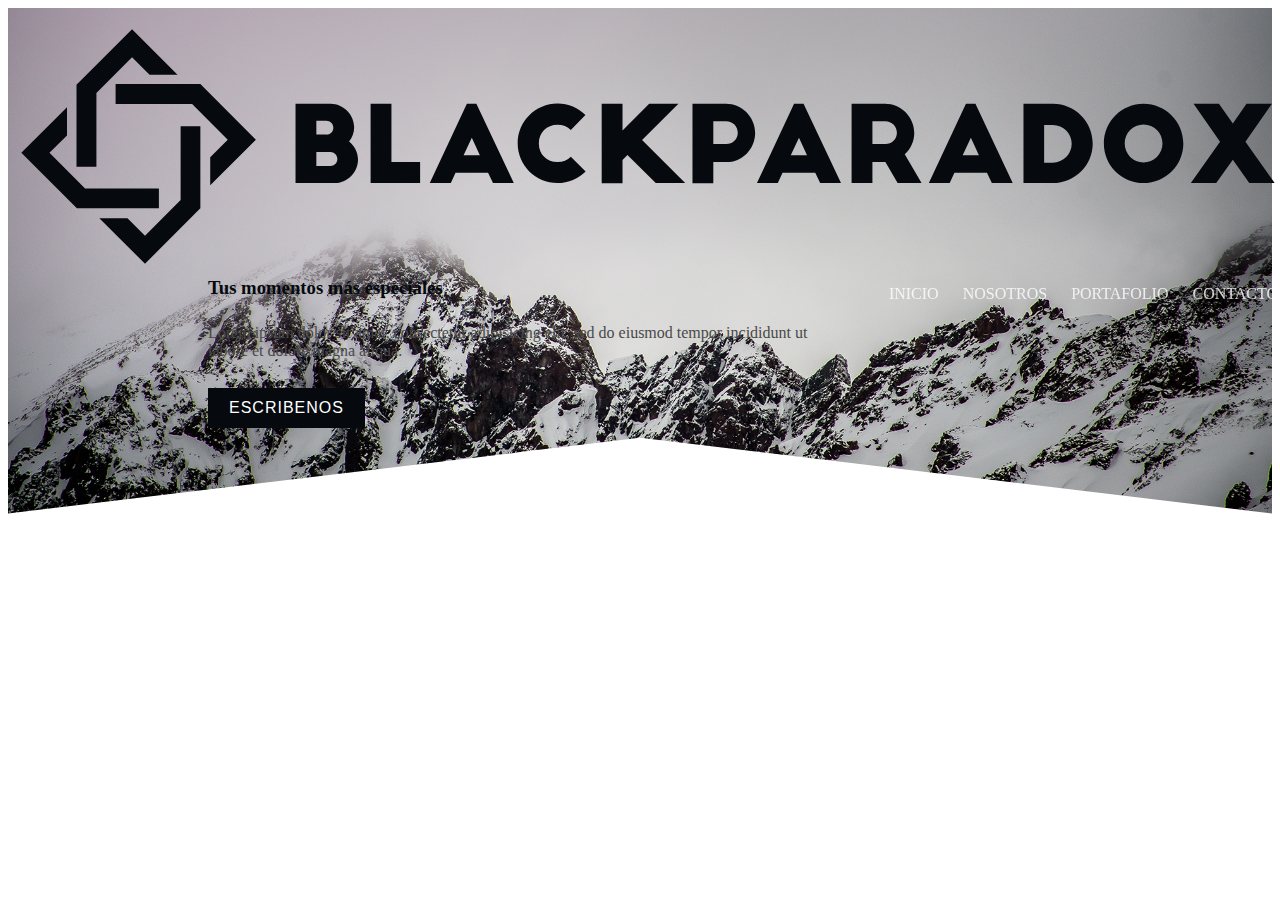
==== index.html @ 090a3e1a "Pagina Web" ====
<!DOCTYPE html>
<html lang="es">
<head>
	<meta charset="utf-8">
	<title>PanchoMarcial</title>

	<!-- Responsividad -->
	<meta name="viewport" content="width=device-width, initial-scale=1,maximum-scale=1,user-scalable=0">

	<!-- SEO natural -->
	<meta name="author" content="PanchoMarcial">
	<meta name="copyright" content="&copy; panchomarcial 2022. Todos los derechos reservados.">
	<meta name="email" content="conatacto@panchomarcial.cl">
	<meta name="robots" content="index,follow">
	<meta name="description" content="Corredor de Trail y MTB">
	<meta name="keywords" content="trail, running, bicicleta, MTB, ultra trail, Chile, La Serena">
	
	<!-- Social Cards -->
	<meta property="og:url" content="https://www.panchomarcial.cl">
	<meta property="og:type" content="website">
	<meta property="og:title" content="PanchoMarcial - Trail y MTB">
	<meta property="og:description" content="Corredor de Trail y MTB">
	<meta property="og:image" content="">

	<!-- Bootstrap CSS CDN -->
	<link href="https://cdn.jsdelivr.net/npm/bootstrap@5.1.3/dist/css/bootstrap.min.css" rel="stylesheet" integrity="sha384-1BmE4kWBq78iYhFldvKuhfTAU6auU8tT94WrHftjDbrCEXSU1oBoqyl2QvZ6jIW3" crossorigin="anonymous">

	<!-- Estilos-->
	<link rel="stylesheet" type="text/css" href="css/main.css">

	<!-- Favicon -->
	<link rel="shortcut icon" href="favicon/" type="image/x-icon">
	<link rel="icon" href="favicon/" type="image/x-icon">

	<!-- Slider Slippry -->
	<link rel="stylesheet" type="text/css" href="css/slippry.css">
	
</head>
<body>
	<!-- Navegacion -->
	<nav id="nav">
		<div class="container-fluid">
			<div class="row">
				<!-- Nuestro logotipo -->
				<div class="col-xl-2">
					<a href="https://www.panchomarcial.cl">
						<img src="images/logo.svg" alt="Logo PM">
					</a>
				</div>
				<!-- Link de navegacion -->
				<div class="col-xl-10">
					<ul>
						<li><a href="index.html">Inicio</a></li>
						<li><a href="index.html#nosotros">Nosotros</a></li>
						<li><a href="portafolio.html">Portafolio</a></li>
						<li><a href="contacto.html">Contacto</a></li>
					</ul>
				</div>
			</div>
		</div>
	</nav>
	<!-- ends navegacion -->

	<!-- Slider -->
	<section id="slider">
		<ul id="slippry">
			<li>
				<h3 class="left top_250">Tus momentos más especiales</h3>
				<p class="left top_300">Lorem ipsum dolor sit amet, consectetur adipisicing elit, sed do eiusmod
				tempor incididunt ut labore et dolore magna aliqua. </p>
				<button class="left top_375 black">Escribenos</button>
				<img src="images/slide_01.jpg">
			</li>
			<li>
				<img src="images/slide_02.jpg">
			</li>
			<li>
				<img src="images/slide_03.jpg">
			</li>
		</ul>
	</section>
	<!-- ends slider -->

	<!-- Nosotros -->
	<!-- ends nosotros -->

	<!-- Servicios -->
	<!-- ends servicios -->

	<!-- Footer -->
	<!-- ends footer -->
	
	<!-- Bootstrap JS CDN -->
	<script src="https://code.jquery.com/jquery-3.6.0.min.js" integrity="sha256-/xUj+3OJU5yExlq6GSYGSHk7tPXikynS7ogEvDej/m4=" crossorigin="anonymous"></script>
	<script src="https://cdn.jsdelivr.net/npm/bootstrap@5.1.3/dist/js/bootstrap.bundle.min.js" integrity="sha384-ka7Sk0Gln4gmtz2MlQnikT1wXgYsOg+OMhuP+IlRH9sENBO0LRn5q+8nbTov4+1p" crossorigin="anonymous"></script>
	<script src="https://cdn.jsdelivr.net/npm/@popperjs/core@2.10.2/dist/umd/popper.min.js" integrity="sha384-7+zCNj/IqJ95wo16oMtfsKbZ9ccEh31eOz1HGyDuCQ6wgnyJNSYdrPa03rtR1zdB" crossorigin="anonymous"></script>
	<script src="https://cdn.jsdelivr.net/npm/bootstrap@5.1.3/dist/js/bootstrap.min.js" integrity="sha384-QJHtvGhmr9XOIpI6YVutG+2QOK9T+ZnN4kzFN1RtK3zEFEIsxhlmWl5/YESvpZ13" crossorigin="anonymous"></script>
	<script src="js/slippry.min.js"></script>

	<!-- Activacion y Scripts -->
	<script>
		$(document).ready(function(){
			/** Activando Slippry **/
			$('#slippry').slippry({
				captions: false,
				pager: false
			});
		});
	</script>
</body>
</html>
---- css/main.css ----
a {
  margin: 0px;
  padding: 0px;
}
a:hover {
  color: #ff6600;
}

h1, h2, h3, h4, h5, h6 {
  color: #060a0f;
}

p {
  color: #494949;
}

.tSlow, nav ul li a:after, nav ul li a:before, nav ul li a, nav ul .link-active a:after, nav ul, nav .logo img, nav, button, input,
select,
option,
textarea, a {
  -webkit-transition: all 0.5s ease-in-out;
  transition: all 0.5s ease-in-out;
}

.pad_100 {
  padding: 100px 0px;
}

.center {
  margin: 0px auto;
}
input,
select,
option,
textarea {
  width: 100%;
  padding: 10px 15px;
  border: 1px solid #060a0f;
  margin: 5px 0px;
  opacity: 0.5;
}
input:hover, input:focus,
select:hover,
select:focus,
option:hover,
option:focus,
textarea:hover,
textarea:focus {
  opacity: 1;
  color: #060a0f;
}

textarea {
  max-width: 100%;
  min-width: 100%;
  min-height: 150px;
  max-height: 250px;
}

button {
  background-color: transparent;
  text-transform: uppercase;
  border: 1px solid #060a0f;
  padding: 10px 20px;
  margin: 5px 0px;
  color: #060a0f;
  font-size: 16px;
  letter-spacing: 1px;
  cursor: pointer;
  opacity: 0.7;
}
button:hover {
  opacity: 1;
  background-color: #060a0f;
  color: white;
}

.black {
  background-color: #060a0f;
  opacity: 1;
  color: white;
}
.black:hover {
  background-color: #ff6600;
  border: 1px solid #ff6600;
}

nav {
  width: 100%;
  background-color: transparent;
  padding: 10px 0px;
  position: fixed;
  border-bottom: 1px solid transparent;
  z-index: 100;
}
nav .logo img {
  width: 100%;
}
nav ul {
  margin: 0px;
  margin-top: 6px;
  padding: 0px;
  text-align: right;
}
nav ul .link-active a {
  color: #060a0f !important;
}
nav ul .link-active a:after {
  width: 100%;
  background-color: #060a0f;
}
nav ul li {
  display: inline-block;
  padding: 0px 10px;
}
nav ul li a {
  position: relative;
  text-decoration: none;
  font-size: 16px;
  text-transform: uppercase;
  color: rgba(255, 255, 255, 0.8);
}
nav ul li a:before {
  content: "";
  position: absolute;
  width: 100%;
  background-color: transparent;
  height: 1px;
}
nav ul li a:after {
  content: "";
  position: absolute;
  top: 100%;
  left: 0px;
  width: 0%;
  height: 1px;
}
nav ul li a:hover {
  text-decoration: none;
  color: #060a0f;
}
nav ul li a:hover:before {
  width: 0%;
  background-color: #060a0f;
}
nav ul li a:hover:after {
  width: 100%;
  background-color: #060a0f;
}

#slider {
  -webkit-backface-visibility: hidden;
          backface-visibility: hidden;
  -webkit-clip-path: polygon(100% 0%, 100% 100%, 50% 85%, 0% 100%, 0% 0%);
          clip-path: polygon(100% 0%, 100% 100%, 50% 85%, 0% 100%, 0% 0%);
}

#slippry {
  position: relative;
}
#slippry h1, #slippry h2, #slippry h3, #slippry h4, #slippry h5, #slippry h6, #slippry button, #slippry p, #slippry a, #slippry small, #slippry strong, #slippry span {
  position: absolute;
}
#slippry p {
  width: 600px;
}
#slippry .white_bg {
  background-color: rgba(255, 255, 255, 0.8);
  padding: 5px 10px;
}
#slippry .left {
  left: 200px;
}
#slippry .right {
  right: 200px;
}
#slippry .top_250 {
  top: 250px;
}
#slippry .top_300 {
  top: 300px;
}
#slippry .top_375 {
  top: 375px;
}
#slippry .top_400 {
  top: 400px;
}
#slippry .top_450 {
  top: 450px;
}
---- css/slippry.css ----
/**
 *
 * slippry v1.4.0 - Responsive content slider for jQuery
 * http://slippry.com
 *
 * Authors: Lukas Jakob Hafner - @saftsaak
 *          Thomas Hurd - @SeenNotHurd
 *
 * Copyright 2016, booncon oy - http://booncon.com
 *
 *
 * Released under the MIT license - http://opensource.org/licenses/MIT
 */
/* kenBurns animations, very basic */
@-webkit-keyframes left-right {
  0% {
    -webkit-transform: translateY(-20%) translateX(-10%);
            transform: translateY(-20%) translateX(-10%); }
  100% {
    -webkit-transform: translateY(0%) translateX(10%);
            transform: translateY(0%) translateX(10%); } }
@-o-keyframes left-right {
  0% {
    -o-transform: translateY(-20%) translateX(-10%);
       transform: translateY(-20%) translateX(-10%); }
  100% {
    -o-transform: translateY(0%) translateX(10%);
       transform: translateY(0%) translateX(10%); } }
@keyframes left-right {
  0% {
    -webkit-transform: translateY(-20%) translateX(-10%);
         -o-transform: translateY(-20%) translateX(-10%);
            transform: translateY(-20%) translateX(-10%); }
  100% {
    -webkit-transform: translateY(0%) translateX(10%);
         -o-transform: translateY(0%) translateX(10%);
            transform: translateY(0%) translateX(10%); } }
@-webkit-keyframes right-left {
  0% {
    -webkit-transform: translateY(0%) translateX(10%);
            transform: translateY(0%) translateX(10%); }
  100% {
    -webkit-transform: translateY(-20%) translateX(-10%);
            transform: translateY(-20%) translateX(-10%); } }
@-o-keyframes right-left {
  0% {
    -o-transform: translateY(0%) translateX(10%);
       transform: translateY(0%) translateX(10%); }
  100% {
    -o-transform: translateY(-20%) translateX(-10%);
       transform: translateY(-20%) translateX(-10%); } }
@keyframes right-left {
  0% {
    -webkit-transform: translateY(0%) translateX(10%);
         -o-transform: translateY(0%) translateX(10%);
            transform: translateY(0%) translateX(10%); }
  100% {
    -webkit-transform: translateY(-20%) translateX(-10%);
         -o-transform: translateY(-20%) translateX(-10%);
            transform: translateY(-20%) translateX(-10%); } }
/* added to the original element calling slippry */
.sy-box.sy-loading {
  background: url("/images/sy-loader.gif") 50% 50% no-repeat;
  -webkit-background-size: 32px 32px;
          background-size: 32px;
  min-height: 40px; }
  .sy-box.sy-loading .sy-slides-wrap, .sy-box.sy-loading .sy-pager {
    visibility: hidden; }

/* element that wraps the slides */
.sy-slides-wrap {
  position: relative;
  height: 100%;
  width: 100%; }
  .sy-slides-wrap:hover .sy-controls {
    display: block; }

/* element that crops the visible area to the slides */
.sy-slides-crop {
  height: 100%;
  width: 100%;
  position: absolute;
  overflow: hidden; }

/* list containing the slides */
.sy-list {
  width: 100%;
  height: 100%;
  list-style: none;
  margin: 0;
  padding: 0;
  position: absolute; }
  .sy-list.horizontal {
    -webkit-transition: left ease;
         -o-transition: left ease;
            transition: left ease; }
  .sy-list.vertical {
    -webkit-transition: top ease;
         -o-transition: top ease;
            transition: top ease; }

/* single slide */
.sy-slide {
  position: absolute;
  width: 100%;
  z-index: 2; }
  .sy-slide.kenburns {
    width: 140%;
    left: -20%; }
    .sy-slide.kenburns.useCSS {
      -webkit-transition-property: opacity;
           -o-transition-property: opacity;
              transition-property: opacity; }
      .sy-slide.kenburns.useCSS.sy-ken:nth-child(1n) {
        -webkit-animation-name: left-right;
             -o-animation-name: left-right;
                animation-name: left-right;
        -webkit-animation-fill-mode: forwards;
             -o-animation-fill-mode: forwards;
                animation-fill-mode: forwards; }
      .sy-slide.kenburns.useCSS.sy-ken:nth-child(2n) {
        -webkit-animation-name: right-left;
             -o-animation-name: right-left;
                animation-name: right-left;
        -webkit-animation-fill-mode: forwards;
             -o-animation-fill-mode: forwards;
                animation-fill-mode: forwards; }
  .sy-slide.sy-active {
    z-index: 3; }
  .sy-slide > img {
    margin: 0;
    padding: 0;
    display: block;
    width: 100%;
    border: 0; }
  .sy-slide > a {
    margin: 0;
    padding: 0;
    display: block;
    width: 100%; }
    .sy-slide > a > img {
      margin: 0;
      padding: 0;
      display: block;
      width: 100%;
      border: 0; }

/* next/ prev buttons, with arrows and clickable area a lot larger than the visible buttons */
.sy-controls {
  display: none;
  list-style: none;
  height: 100%;
  width: 100%;
  position: absolute;
  padding: 0;
  margin: 0; }
  .sy-controls li {
    position: absolute;
    width: 10%;
    min-width: 4.2em;
    height: 100%;
    z-index: 33; }
    .sy-controls li.sy-prev {
      left: 0;
      top: 0; }
      .sy-controls li.sy-prev a:after {
        background-position: -5% 0; }
    .sy-controls li.sy-next {
      right: 0;
      top: 0; }
      .sy-controls li.sy-next a:after {
        background-position: 105% 0; }
    .sy-controls li a {
      position: relative;
      width: 100%;
      height: 100%;
      display: block;
      text-indent: -9999px; }
      .sy-controls li a:link, .sy-controls li a:visited {
        opacity: 0.4; }
      .sy-controls li a:hover, .sy-controls li a:focus {
        opacity: 0.8;
        outline: none; }
      .sy-controls li a:after {
        content: "";
        background-image: url("../images/arrows.svg");
        background-repeat: no-repeat;
        -webkit-background-size: cover;
                background-size: cover;
        text-align: center;
        text-indent: 0;
        line-height: 2.8em;
        color: #111;
        font-weight: 800;
        position: absolute;
        background-color: #fff;
        width: 2.8em;
        height: 2.8em;
        left: 50%;
        top: 50%;
        margin-top: -1.4em;
        margin-left: -1.4em;
        border-radius: 50%; }
  @media only screen and (max-device-width: 600px) {
    .sy-controls {
      display: block; }
      .sy-controls li {
        min-width: 2.1em; }
        .sy-controls li a:after {
          width: 1.4em;
          height: 1.4em;
          margin-top: -0.7em;
          margin-left: -0.7em; } }

/* captions, styled fo the overlay variant */
.sy-caption-wrap {
  position: absolute;
  bottom: 2em;
  z-index: 12;
  left: 50%; }
  .sy-caption-wrap .sy-caption {
    position: relative;
    left: -50%;
    background-color: rgba(0, 0, 0, 0.54);
    color: #fff;
    padding: 0.4em 1em;
    border-radius: 1.2em; }
    .sy-caption-wrap .sy-caption a:link, .sy-caption-wrap .sy-caption a:visited {
      color: #e24b70;
      font-weight: 600;
      text-decoration: none; }
    .sy-caption-wrap .sy-caption a:hover, .sy-caption-wrap .sy-caption a:focus {
      text-decoration: underline; }
  @media only screen and (max-device-width: 600px), screen and (max-width: 600px) {
    .sy-caption-wrap {
      left: 0;
      bottom: 0.4em; }
      .sy-caption-wrap .sy-caption {
        left: 0;
        padding: 0.2em 0.4em;
        font-size: 0.92em;
        border-radius: 0; } }

/* pager bubbles */
.sy-pager {
  clear: both;
  display: block;
  width: 100%;
  margin: 1em 0 0;
  padding: 0;
  list-style: none;
  text-align: center; }
  .sy-pager li {
    display: inline-block;
    width: 1.2em;
    height: 1.2em;
    margin: 0 1em 0 0;
    border-radius: 50%; }
    .sy-pager li.sy-active a {
      background-color: #e24b70; }
    .sy-pager li a {
      width: 100%;
      height: 100%;
      display: block;
      background-color: #ccc;
      text-indent: -9999px;
      -webkit-background-size: 2em 2em;
              background-size: 2em;
      border-radius: 50%; }
      .sy-pager li a:link, .sy-pager li a:visited {
        opacity: 1.0; }
      .sy-pager li a:hover, .sy-pager li a:focus {
        opacity: 0.6; }

/* element to "keep/ fill" the space of the content, gets intrinsic height via js */
.sy-filler {
  width: 100%; }
  .sy-filler.ready {
    -webkit-transition: padding 600ms ease;
         -o-transition: padding 600ms ease;
            transition: padding 600ms ease; }
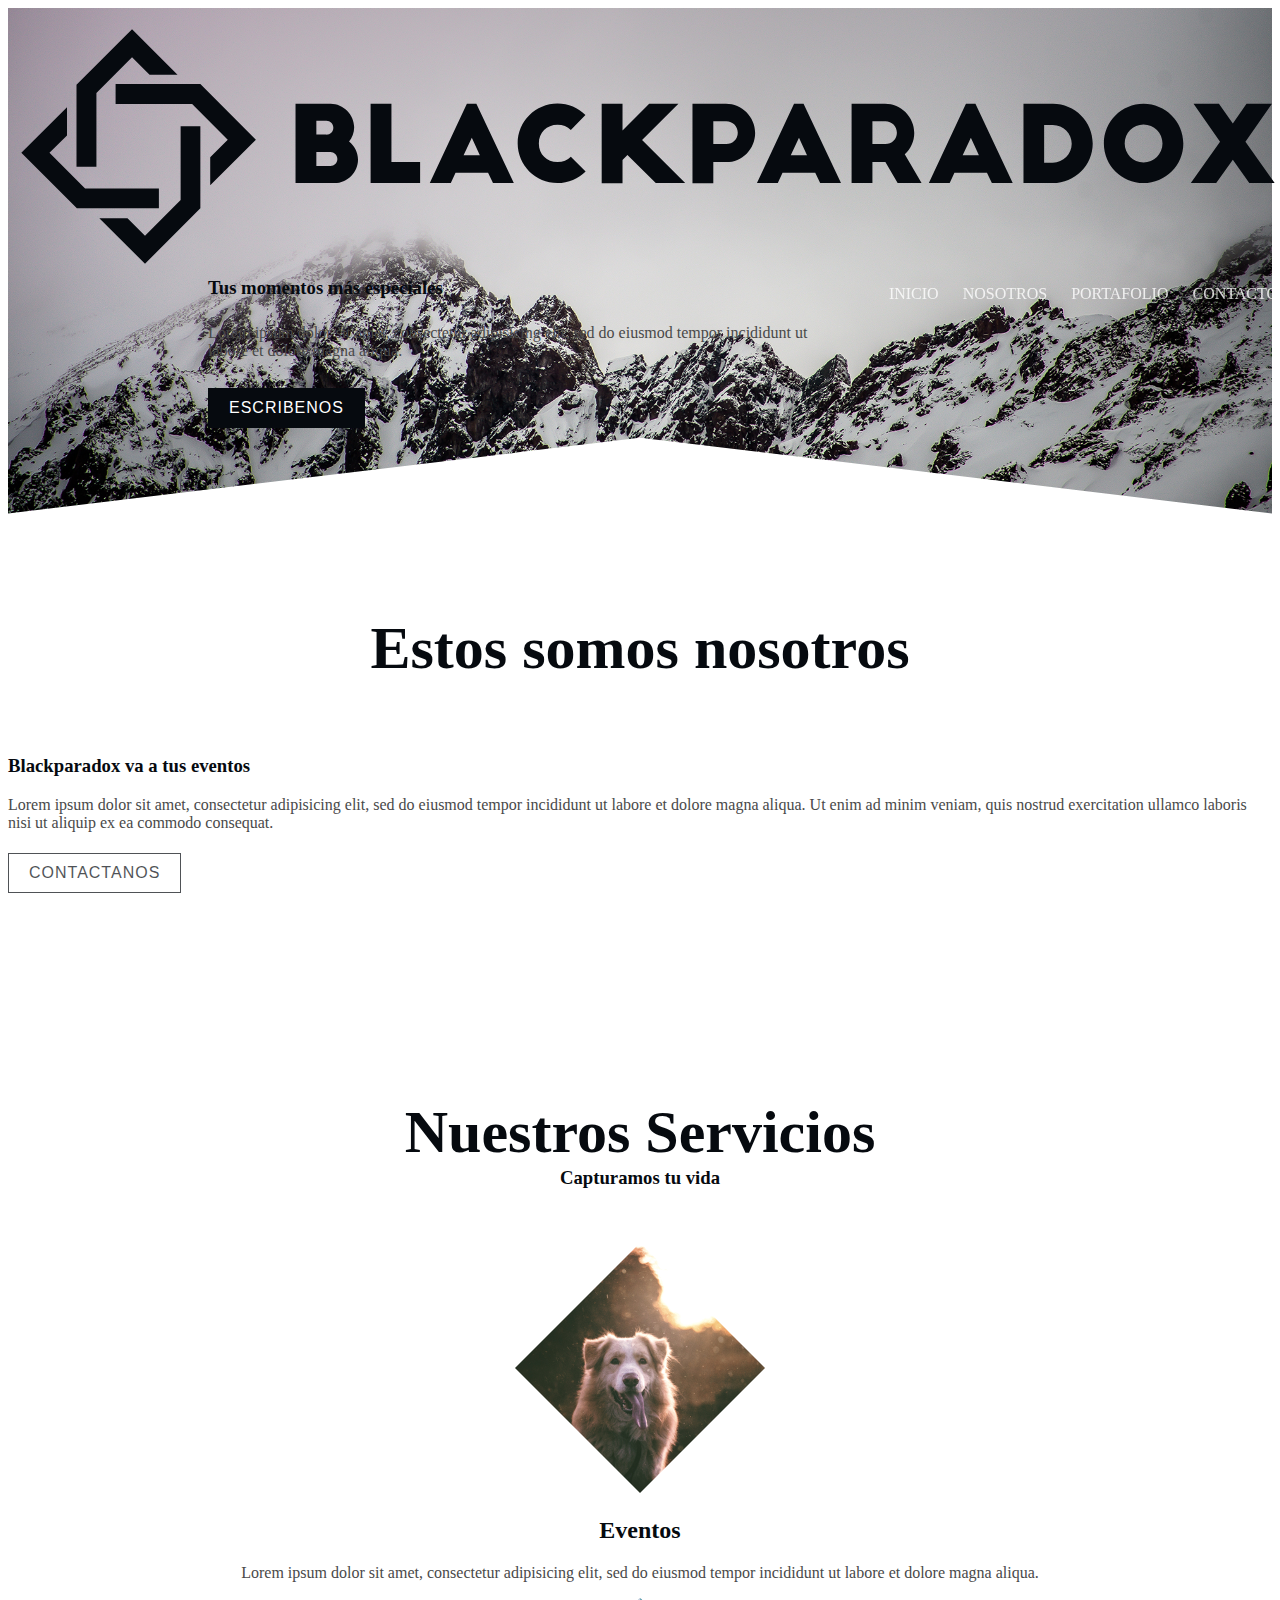
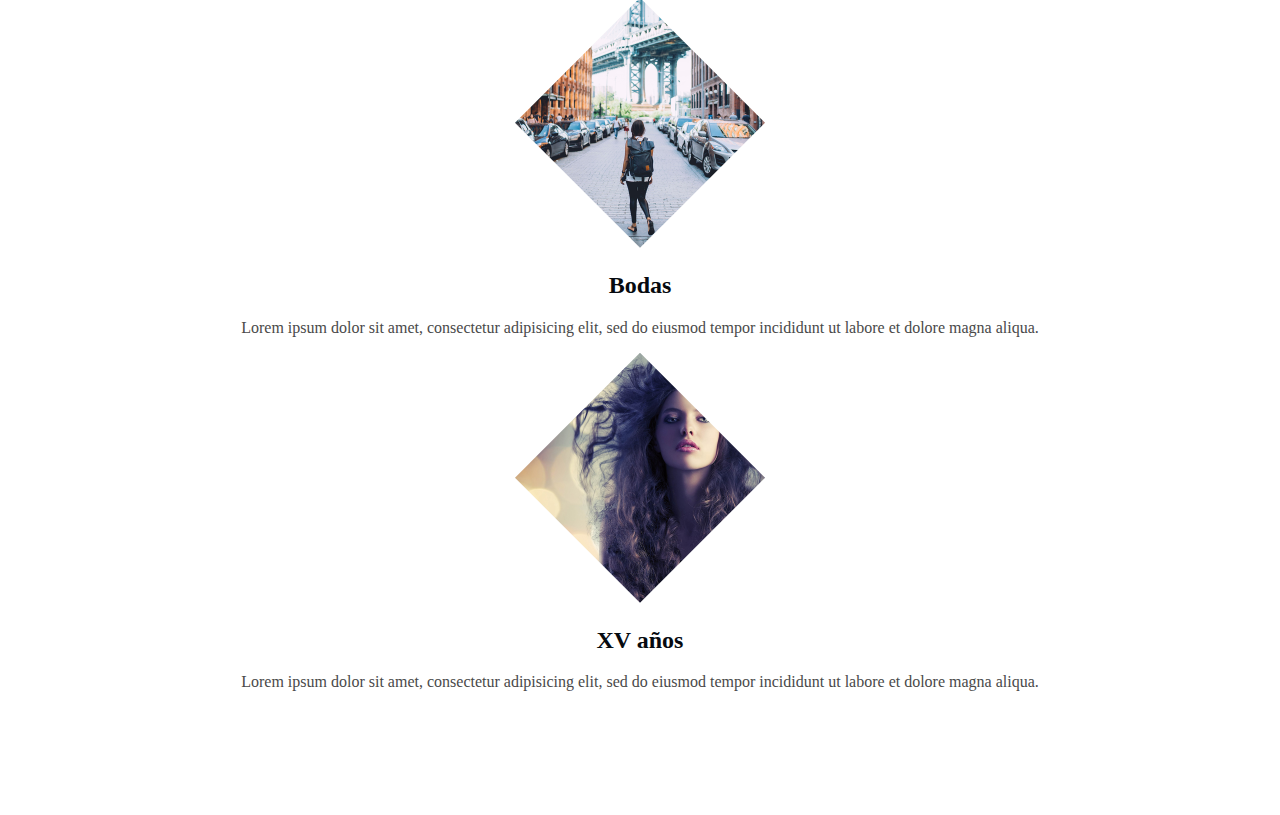
==== commit 3fcdc2dd: "avance" ====
--- a/index.html
+++ b/index.html
@@ -72,9 +72,17 @@
 				<img src="images/slide_01.jpg">
 			</li>
 			<li>
+				<h3 class="right top_250 white_bg">Lorem ipsum en tu evento</h3>
+				<p class="right top_300 white_bg">Lorem ipsum dolor sit amet, consectetur adipisicing elit, sed do eiusmod
+				tempor incididunt ut labore et dolore magna aliqua.</p>
+				<button class="right top_375 black">Escribenos</button>
 				<img src="images/slide_02.jpg">
 			</li>
 			<li>
+				<h3 class="left top_250 white_bg">Blackparadox lorem ipsum</h3>
+				<p class="left top_300 white_bg">Lorem ipsum dolor sit amet, consectetur adipisicing elit, sed do eiusmod
+				tempor incididunt ut labore et dolore magna aliqua.</p>
+				<button class="left top_375 black">Contactanos</button>
 				<img src="images/slide_03.jpg">
 			</li>
 		</ul>
@@ -82,9 +90,71 @@
 	<!-- ends slider -->
 
 	<!-- Nosotros -->
+	<div class="pad_100" id="nosotros">
+		<div class="container">
+			<div class="row">
+				<div class="col">
+					<h1 class="center main-title">Estos somos nosotros</h1>
+				</div>
+			</div>
+			<br><br><br>
+			<div class="row">
+				<div class="d-flex align-items-center">
+					<div class="col-xl-6">
+						<div class="diamante">
+							
+						</div>
+					</div>
+					<div class="col-xl-6">
+						<h3><strong>Blackparadox</strong> va a tus eventos</h3>
+						<p>Lorem ipsum dolor sit amet, consectetur adipisicing elit, sed do eiusmod
+						tempor incididunt ut labore et dolore magna aliqua. Ut enim ad minim veniam,
+						quis nostrud exercitation ullamco laboris nisi ut aliquip ex ea commodo
+						consequat. </p>
+						<button>Contactanos</button>
+					</div>
+				</div>
+			</div>
+		</div>
+	</div>
 	<!-- ends nosotros -->
 
 	<!-- Servicios -->
+	<div class="pad_100">
+		<div class="container">
+			<div class="row">
+				<div class="col">
+					<h1 class="center main-title">Nuestros Servicios</h1>
+					<h3 class="center">Capturamos tu <strong>vida</strong></h3>
+				</div>
+			</div>
+			<br><br><br>
+			<div class="row">
+				<div class="col-xl-4 center">
+					<img class="rounded-circle" src="images/square_03.jpg" alt="Eventos">
+					<h2>Eventos</h2>
+					<p>Lorem ipsum dolor sit amet, consectetur adipisicing elit, sed do eiusmod
+					tempor incididunt ut labore et dolore magna aliqua.</p>
+				</div>
+			</div>
+			<div class="row">
+				<div class="col-xl-4 center">
+					<img class="rounded-circle" src="images/square_02.jpg" alt="Bodas">
+					<h2>Bodas</h2>
+					<p>Lorem ipsum dolor sit amet, consectetur adipisicing elit, sed do eiusmod
+					tempor incididunt ut labore et dolore magna aliqua.</p>
+				</div>
+			</div>
+			<div class="row">
+				<div class="col-xl-4 center">
+					<img class="rounded-circle" src="images/square_10.jpg" alt="XV años">
+					<h2>XV años</h2>
+					<p>Lorem ipsum dolor sit amet, consectetur adipisicing elit, sed do eiusmod
+					tempor incididunt ut labore et dolore magna aliqua.</p>
+				</div>
+			</div>
+		</div>
+	</div>
 	<!-- ends servicios -->
 
 	<!-- Footer -->
--- a/css/main.css
+++ b/css/main.css
@@ -27,8 +27,23 @@
 }
 
 .center {
+  text-align: center;
   margin: 0px auto;
 }
+
+.main-title {
+  font-weight: bold;
+  font-size: 60px;
+  color: #060a0f;
+}
+
+.rounded-circle {
+  width: 250px;
+  height: 250px;
+  -webkit-clip-path: polygon(50% 0%, 100% 50%, 50% 100%, 0% 50%);
+          clip-path: polygon(50% 0%, 100% 50%, 50% 100%, 0% 50%);
+}
+
 input,
 select,
 option,
@@ -93,6 +108,20 @@
   border-bottom: 1px solid transparent;
   z-index: 100;
 }
+nav:hover {
+  background-color: white;
+  padding: 25px 0px;
+  border: 1px solid rgba(6, 10, 15, 0.1);
+}
+nav:hover .logo img {
+  width: 80%;
+}
+nav:hover ul {
+  margin-top: 8px;
+}
+nav:hover ul li a {
+  color: rgba(73, 73, 73, 0.5);
+}
 nav .logo img {
   width: 100%;
 }
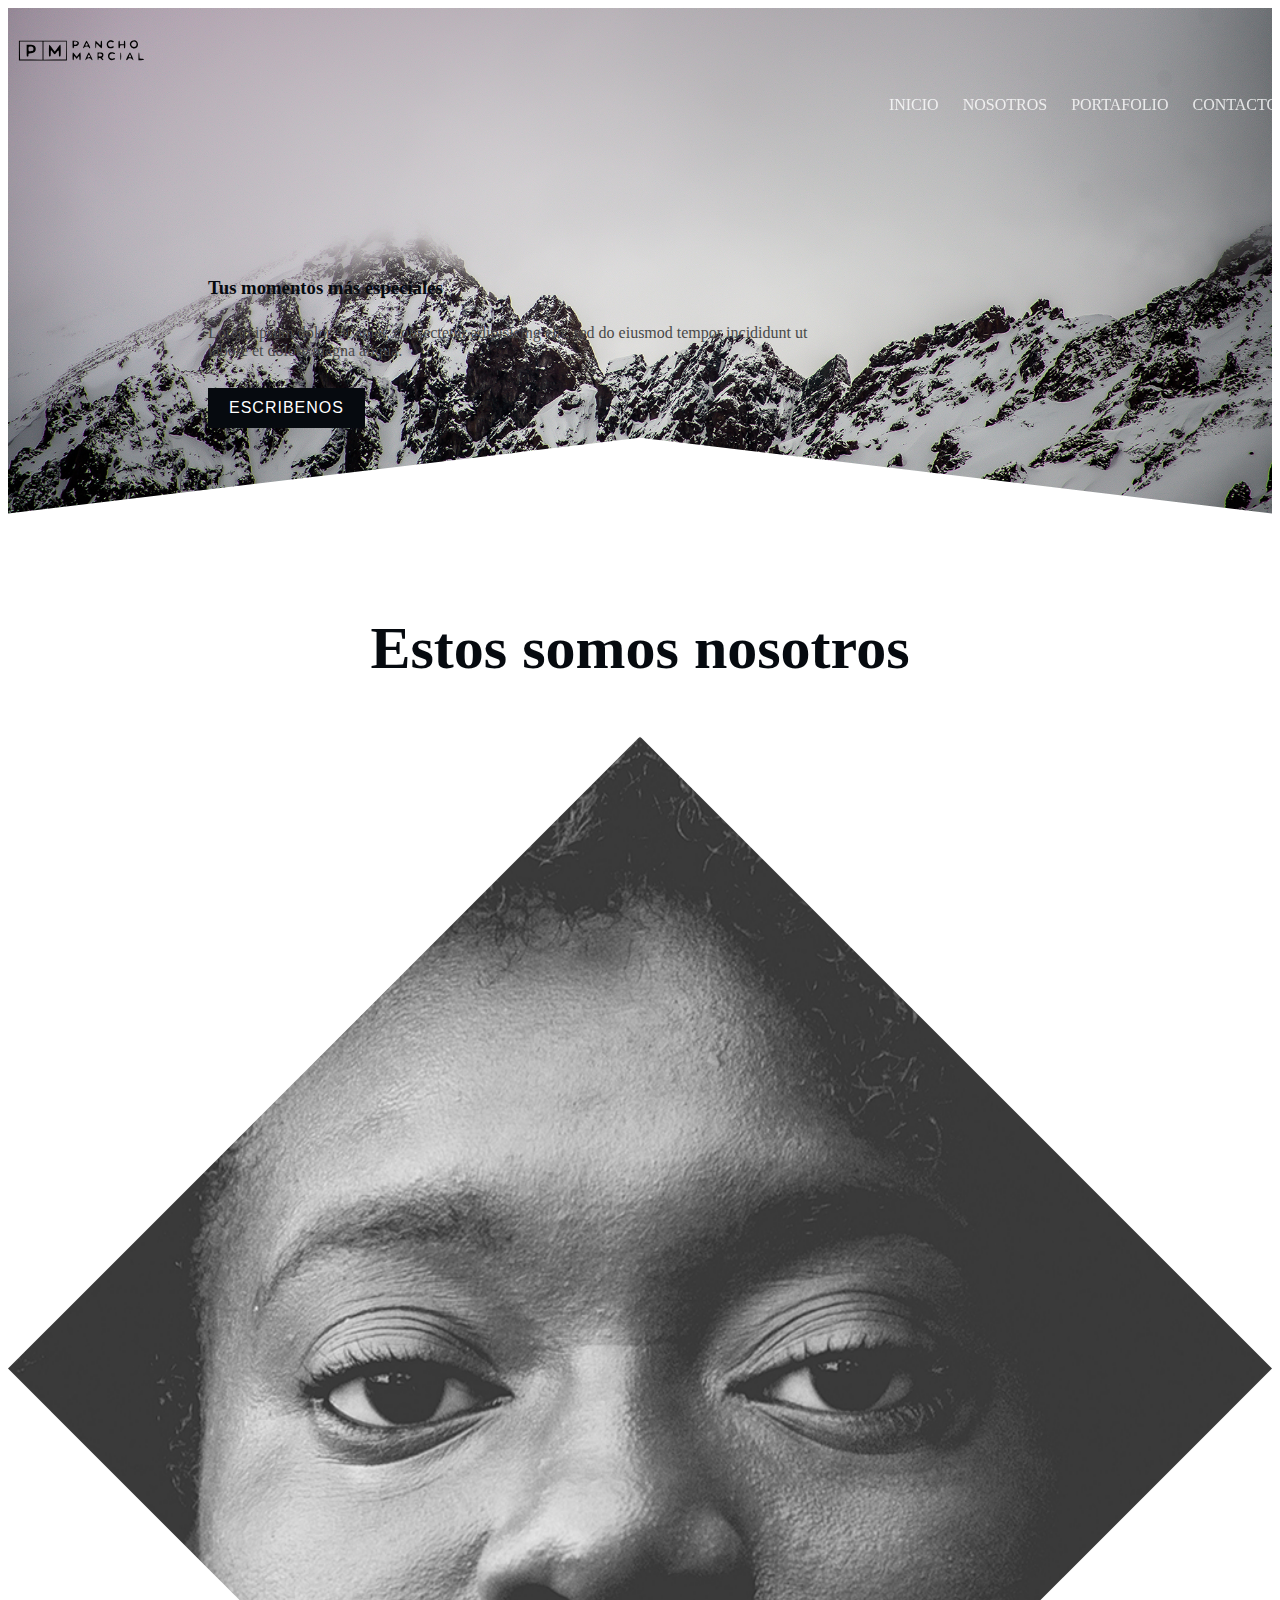
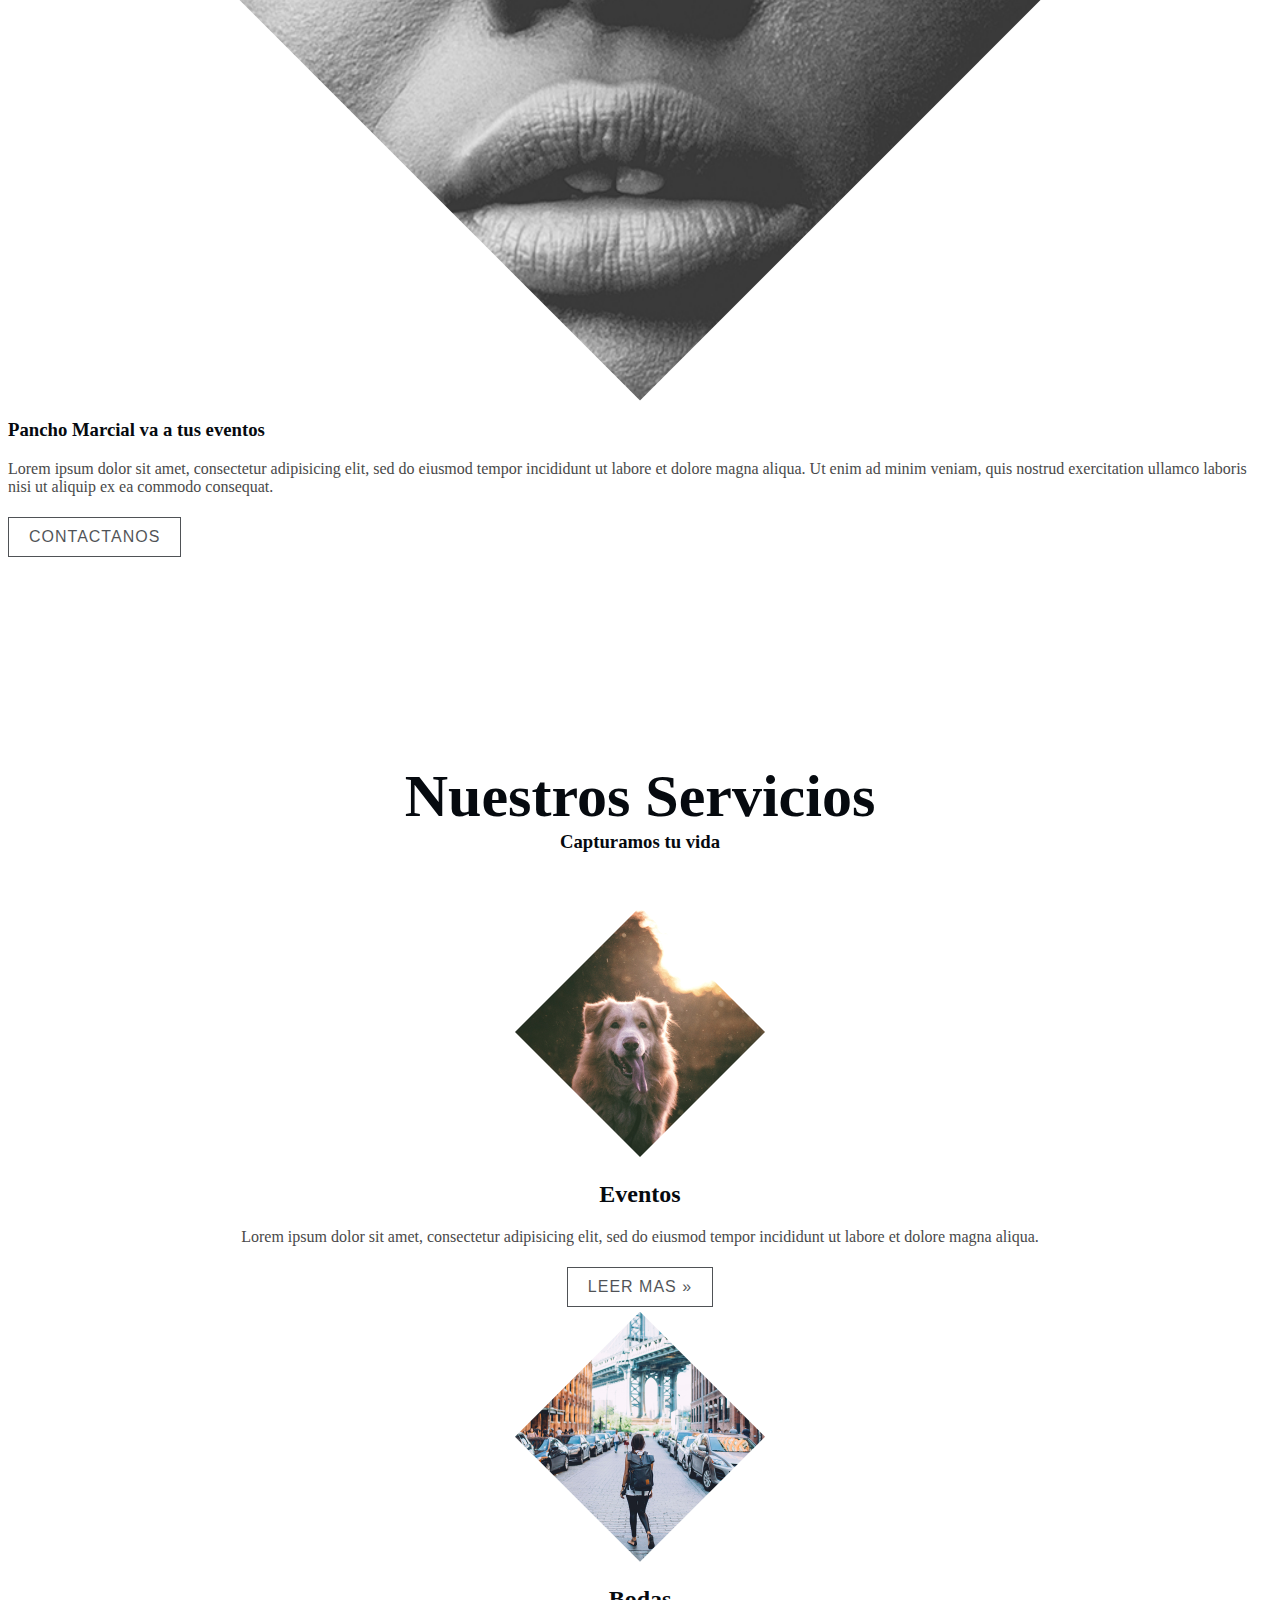
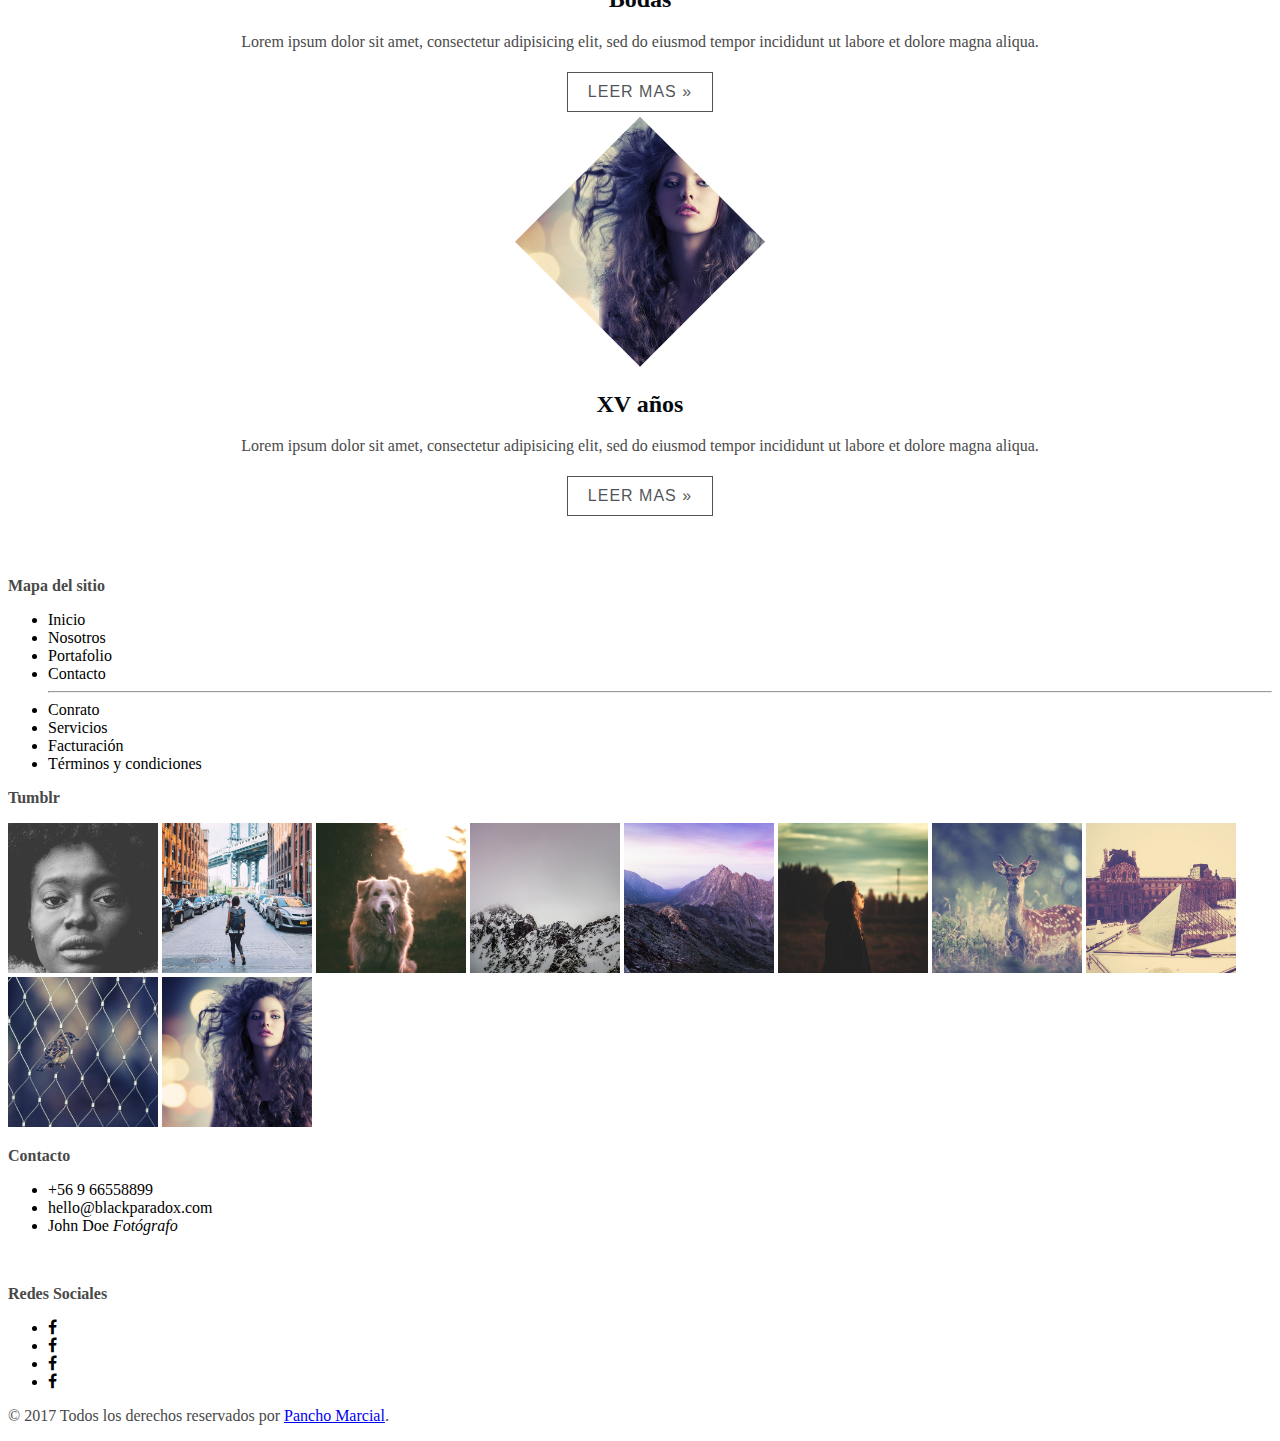
==== commit 0cafb644: "Avances" ====
--- a/index.html
+++ b/index.html
@@ -34,6 +34,9 @@
 
 	<!-- Slider Slippry -->
 	<link rel="stylesheet" type="text/css" href="css/slippry.css">
+
+	<!-- Font Awesome -->
+	<link rel="stylesheet" href="https://cdnjs.cloudflare.com/ajax/libs/font-awesome/4.7.0/css/font-awesome.min.css">
 	
 </head>
 <body>
@@ -44,7 +47,7 @@
 				<!-- Nuestro logotipo -->
 				<div class="col-xl-2">
 					<a href="https://www.panchomarcial.cl">
-						<img src="images/logo.svg" alt="Logo PM">
+						<img src="images/logo.svg" alt="Logo PM" style="width: 150px;">
 					</a>
 				</div>
 				<!-- Link de navegacion -->
@@ -101,12 +104,12 @@
 			<div class="row">
 				<div class="d-flex align-items-center">
 					<div class="col-xl-6">
-						<div class="diamante">
+						<div class="rounded-circle diamante">
 							
 						</div>
 					</div>
 					<div class="col-xl-6">
-						<h3><strong>Blackparadox</strong> va a tus eventos</h3>
+						<h3><strong>Pancho Marcial</strong> va a tus eventos</h3>
 						<p>Lorem ipsum dolor sit amet, consectetur adipisicing elit, sed do eiusmod
 						tempor incididunt ut labore et dolore magna aliqua. Ut enim ad minim veniam,
 						quis nostrud exercitation ullamco laboris nisi ut aliquip ex ea commodo
@@ -131,26 +134,27 @@
 			<br><br><br>
 			<div class="row">
 				<div class="col-xl-4 center">
-					<img class="rounded-circle" src="images/square_03.jpg" alt="Eventos">
+					<img class="rounded-circle servicio-img" src="images/square_03.jpg" alt="Eventos">
 					<h2>Eventos</h2>
 					<p>Lorem ipsum dolor sit amet, consectetur adipisicing elit, sed do eiusmod
 					tempor incididunt ut labore et dolore magna aliqua.</p>
-				</div>
-			</div>
-			<div class="row">
+					<button>Leer mas &raquo;</button>
+				</div>
+			
 				<div class="col-xl-4 center">
-					<img class="rounded-circle" src="images/square_02.jpg" alt="Bodas">
+					<img class="rounded-circle servicio-img" src="images/square_02.jpg" alt="Bodas">
 					<h2>Bodas</h2>
 					<p>Lorem ipsum dolor sit amet, consectetur adipisicing elit, sed do eiusmod
 					tempor incididunt ut labore et dolore magna aliqua.</p>
-				</div>
-			</div>
-			<div class="row">
+					<button>Leer mas &raquo;</button>
+				</div>
+			
 				<div class="col-xl-4 center">
-					<img class="rounded-circle" src="images/square_10.jpg" alt="XV años">
+					<img class="rounded-circle servicio-img" src="images/square_10.jpg" alt="XV años">
 					<h2>XV años</h2>
 					<p>Lorem ipsum dolor sit amet, consectetur adipisicing elit, sed do eiusmod
 					tempor incididunt ut labore et dolore magna aliqua.</p>
+					<button>Leer mas &raquo;</button>
 				</div>
 			</div>
 		</div>
@@ -158,6 +162,66 @@
 	<!-- ends servicios -->
 
 	<!-- Footer -->
+	<footer>
+		<div class="container">
+			<div class="row">
+				<div class="col-xl-2">
+					<p class="white"><strong>Mapa del sitio</strong></p>
+					<ul class="white">
+						<li class="small">Inicio</li>
+						<li class="small">Nosotros</li>
+						<li class="small">Portafolio</li>
+						<li class="small">Contacto</li>
+						<hr>
+						<li class="small">Conrato</li>
+						<li class="small">Servicios</li>
+						<li class="small">Facturación</li>
+						<li class="small">Términos y condiciones</li>
+					</ul>
+				</div>
+				<div class="col-xl-6">
+					<p class="white"><strong>Tumblr</strong></p>
+					<img class="tumblr" src="images/square_01.jpg" alt="Imagen 01">
+					<img class="tumblr" src="images/square_02.jpg" alt="Imagen 02">
+					<img class="tumblr" src="images/square_03.jpg" alt="Imagen 03">
+					<img class="tumblr" src="images/square_04.jpg" alt="Imagen 04">
+					<img class="tumblr" src="images/square_05.jpg" alt="Imagen 05">
+					<img class="tumblr" src="images/square_06.jpg" alt="Imagen 06">
+					<img class="tumblr" src="images/square_07.jpg" alt="Imagen 07">
+					<img class="tumblr" src="images/square_08.jpg" alt="Imagen 08">
+					<img class="tumblr" src="images/square_09.jpg" alt="Imagen 09">
+					<img class="tumblr" src="images/square_10.jpg" alt="Imagen 10">
+				</div>
+				<div class="col-xl-4">
+					<p class="white"><strong>Contacto</strong></p>
+					<ul class="white">
+						<li class="small">+56 9 66558899</li>
+						<li class="small">hello@blackparadox.com</li>
+						<li class="small">John Doe <i>Fotógrafo</i></li>
+					</ul>
+					<br>
+					<p class="white"><strong>Redes Sociales</strong></p>
+					<ul class="social-networks">
+						<li><i class="fa fa-facebook"></i></li>
+						<li><i class="fa fa-facebook"></i></li>
+						<li><i class="fa fa-facebook"></i></li>
+						<li><i class="fa fa-facebook"></i></li>
+					</ul>
+				</div>
+			</div>
+		</div>
+	</footer>
+	<div class="copy">
+		<div class="container">
+			<div class="row">
+				<div class="col">
+					<p class="small">
+						&copy; 2017 Todos los derechos reservados por <a href="#">Pancho Marcial</a>.
+					</p>
+				</div>
+			</div>
+		</div>
+	</div>
 	<!-- ends footer -->
 	
 	<!-- Bootstrap JS CDN -->
@@ -175,6 +239,12 @@
 				captions: false,
 				pager: false
 			});
+
+			/** Detectar el ancho del diamante, y poner el mismo valor de HEIGHT **/
+			var dn_width = $('.diamante').width();
+			$(".diamante").css({
+				height: dn_width
+			});
 		});
 	</script>
 </body>
--- a/css/main.css
+++ b/css/main.css
@@ -14,7 +14,7 @@
   color: #494949;
 }
 
-.tSlow, nav ul li a:after, nav ul li a:before, nav ul li a, nav ul .link-active a:after, nav ul, nav .logo img, nav, button, input,
+.tSlow, nav ul li a:after, nav ul li a:before, nav ul li a, nav ul .link-active a:after, nav ul, nav .logo img, nav, .rombo, .diamante, .servicio-img, button, input,
 select,
 option,
 textarea, a {
@@ -35,13 +35,6 @@
   font-weight: bold;
   font-size: 60px;
   color: #060a0f;
-}
-
-.rounded-circle {
-  width: 250px;
-  height: 250px;
-  -webkit-clip-path: polygon(50% 0%, 100% 50%, 50% 100%, 0% 50%);
-          clip-path: polygon(50% 0%, 100% 50%, 50% 100%, 0% 50%);
 }
 
 input,
@@ -100,6 +93,38 @@
   border: 1px solid #ff6600;
 }
 
+.servicio-img {
+  width: 250px;
+  height: 250px;
+}
+
+.rombo, .diamante, .servicio-img {
+  -webkit-clip-path: polygon(50% 0%, 100% 50%, 50% 100%, 0% 50%);
+          clip-path: polygon(50% 0%, 100% 50%, 50% 100%, 0% 50%);
+}
+.rombo:hover, .diamante:hover, .servicio-img:hover {
+  -webkit-clip-path: polygon(100% 0%, 100% 100%, 0% 100%, 0% 0%);
+          clip-path: polygon(100% 0%, 100% 100%, 0% 100%, 0% 0%);
+}
+
+.diamante {
+  display: block;
+  position: relative;
+  width: 100%;
+  overflow: hidden;
+  margin: 0px auto;
+  background-image: url("../images/square_01.jpg");
+  background-size: 100%;
+  background-position: center center;
+  background-repeat: no-repeat;
+  z-index: 200;
+}
+
+.tumblr {
+  width: 150px;
+  height: 150px;
+}
+
 nav {
   width: 100%;
   background-color: transparent;
@@ -217,4 +242,8 @@
 }
 #slippry .top_450 {
   top: 450px;
+}
+
+footer {
+  margin-top: -60px;
 }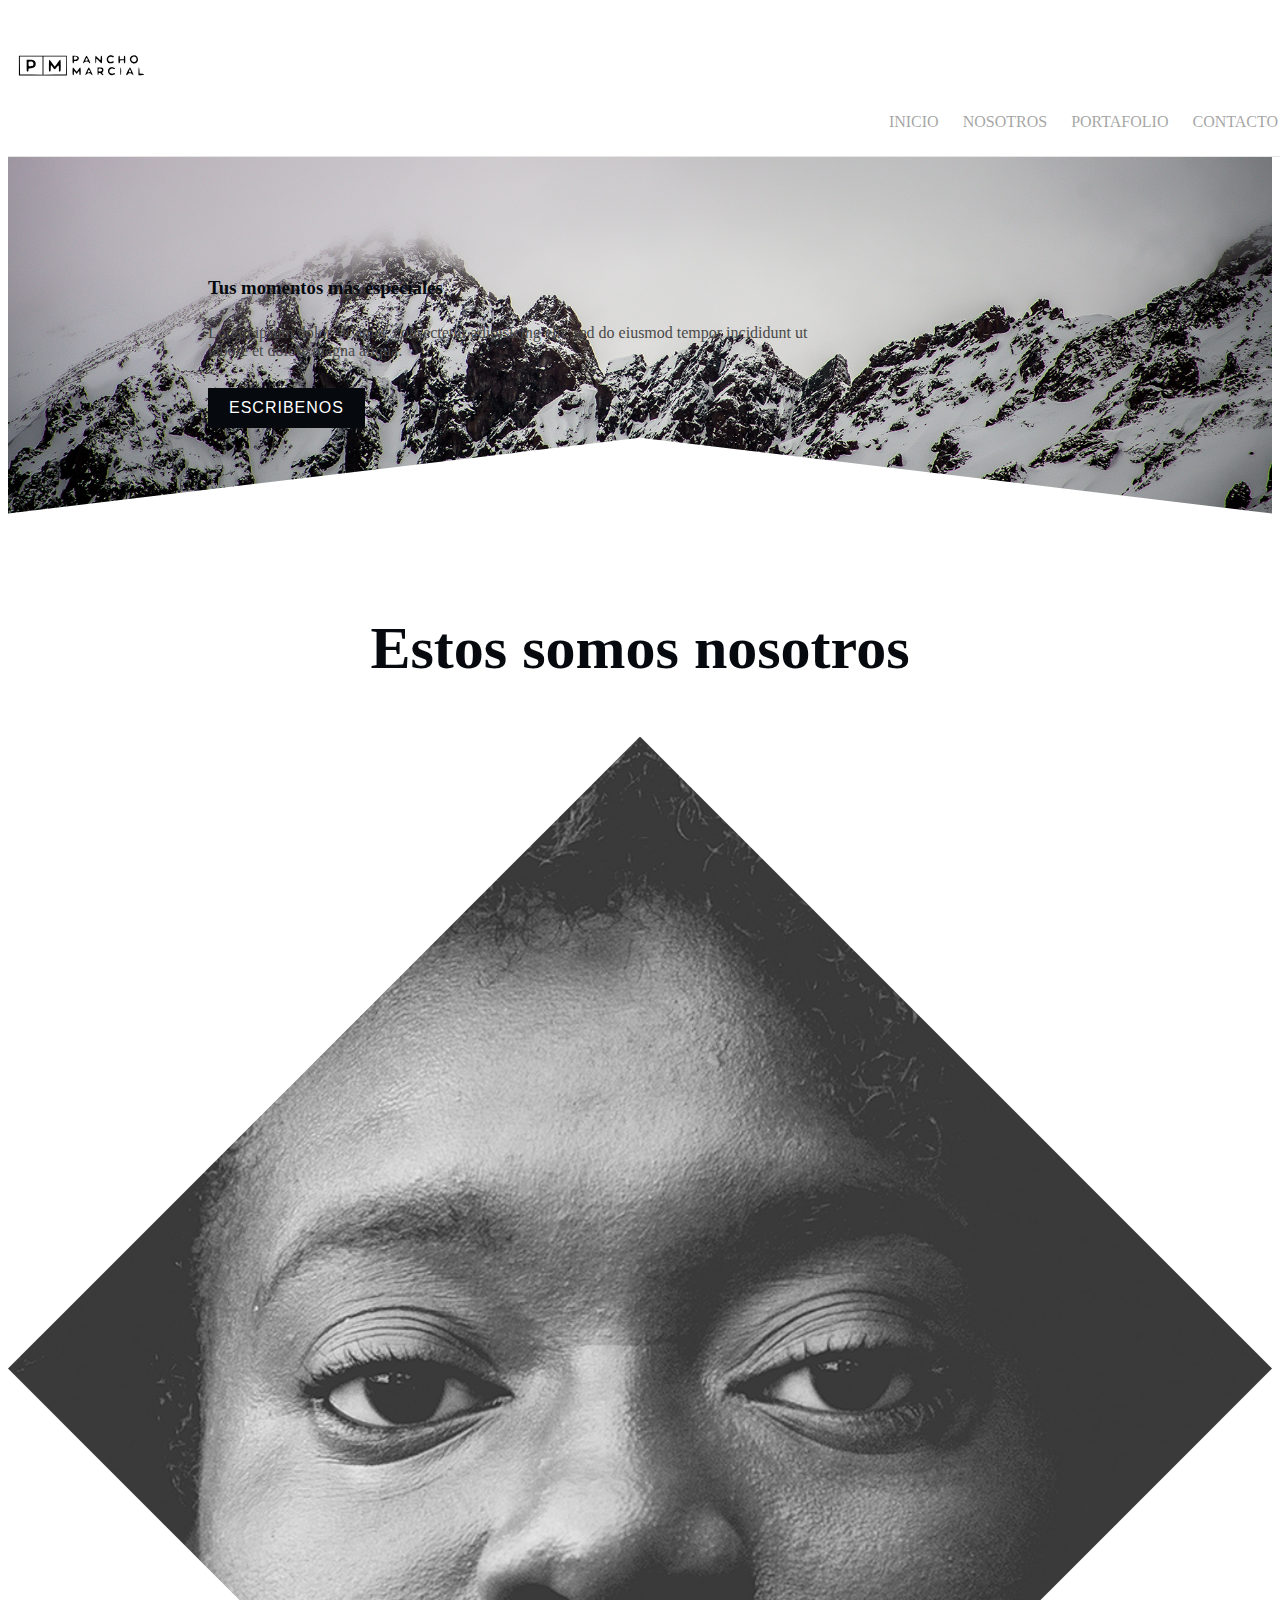
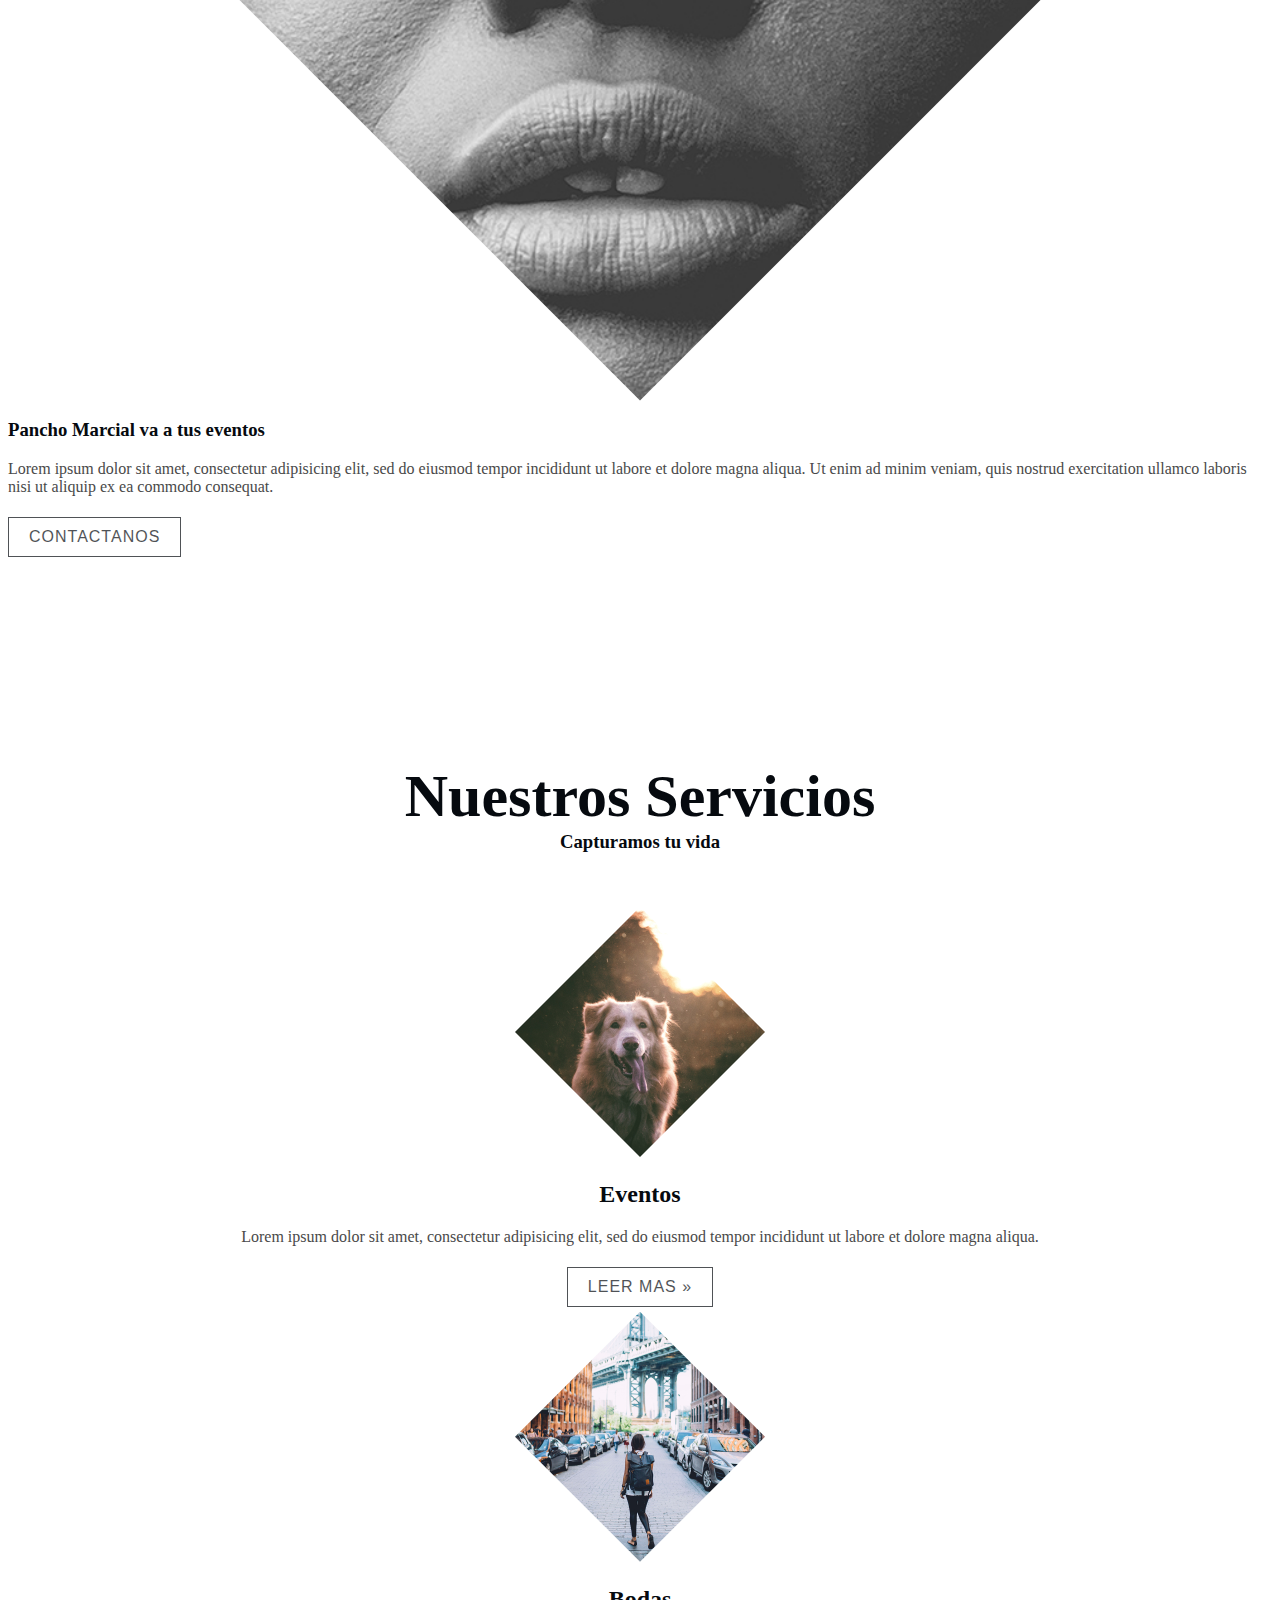
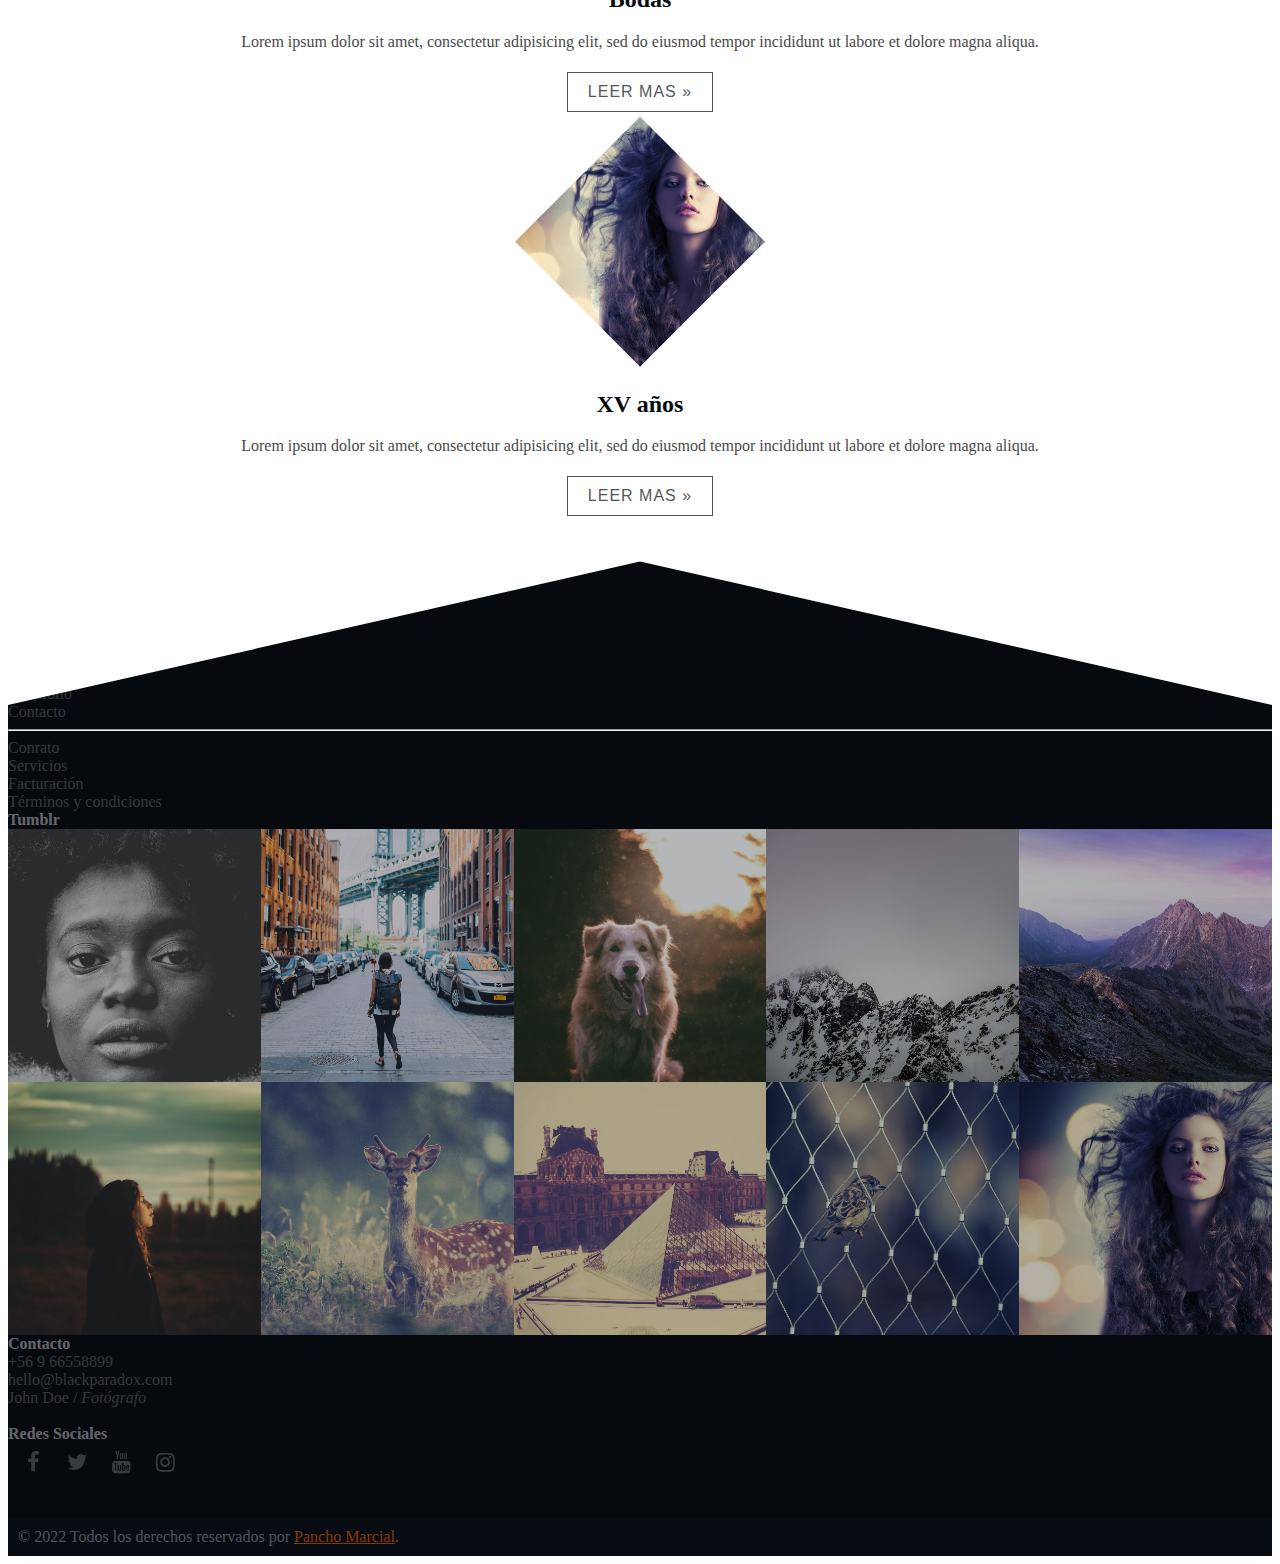
==== commit 9341cf0e: "avances 2" ====
--- a/index.html
+++ b/index.html
@@ -104,7 +104,7 @@
 			<div class="row">
 				<div class="d-flex align-items-center">
 					<div class="col-xl-6">
-						<div class="rounded-circle diamante">
+						<div class="diamante rounded-circle ">
 							
 						</div>
 					</div>
@@ -197,15 +197,15 @@
 					<ul class="white">
 						<li class="small">+56 9 66558899</li>
 						<li class="small">hello@blackparadox.com</li>
-						<li class="small">John Doe <i>Fotógrafo</i></li>
+						<li class="small">John Doe /<i> Fotógrafo</i></li>
 					</ul>
 					<br>
 					<p class="white"><strong>Redes Sociales</strong></p>
 					<ul class="social-networks">
 						<li><i class="fa fa-facebook"></i></li>
-						<li><i class="fa fa-facebook"></i></li>
-						<li><i class="fa fa-facebook"></i></li>
-						<li><i class="fa fa-facebook"></i></li>
+						<li><i class="fa fa-twitter"></i></li>
+						<li><i class="fa fa-youtube"></i></li>
+						<li><i class="fa fa-instagram"></i></li>
 					</ul>
 				</div>
 			</div>
@@ -216,7 +216,7 @@
 			<div class="row">
 				<div class="col">
 					<p class="small">
-						&copy; 2017 Todos los derechos reservados por <a href="#">Pancho Marcial</a>.
+						&copy; 2022 Todos los derechos reservados por <a href="#">Pancho Marcial</a>.
 					</p>
 				</div>
 			</div>
@@ -245,6 +245,18 @@
 			$(".diamante").css({
 				height: dn_width
 			});
+
+			/** Agregamos la clase al hacer scroll a la barra de navegacion, despues de llegar al contenedor de nosotros **/
+			var slider = $("#slider").height();
+			$(window).scroll(function() {
+				var scroll = $(window).scrollTop();
+				if (scroll >= $("#nosotros").offset().top -200) {
+					$("#nav").addClass('nav-overlay');
+				}else{
+					$("#nav").removeClass('nav-overlay');
+				}
+			});
+			$(window).scroll();
 		});
 	</script>
 </body>
--- a/css/main.css
+++ b/css/main.css
@@ -14,7 +14,7 @@
   color: #494949;
 }
 
-.tSlow, nav ul li a:after, nav ul li a:before, nav ul li a, nav ul .link-active a:after, nav ul, nav .logo img, nav, .rombo, .diamante, .servicio-img, button, input,
+.tSlow, .social-networks li i, .social-networks li, .copy a, .tumblr, nav ul li a:after, nav ul li a:before, nav ul li a, nav ul .link-active a:after, nav ul, nav .logo img, nav, .rombo, .diamante, .servicio-img, button, input,
 select,
 option,
 textarea, a {
@@ -117,12 +117,7 @@
   background-size: 100%;
   background-position: center center;
   background-repeat: no-repeat;
-  z-index: 200;
-}
-
-.tumblr {
-  width: 150px;
-  height: 150px;
+  z-index: 50;
 }
 
 nav {
@@ -202,6 +197,21 @@
   background-color: #060a0f;
 }
 
+.nav-overlay {
+  background-color: white;
+  border-bottom: 1px solid rgba(6, 10, 15, 0.1);
+  padding: 25px 0px;
+}
+.nav-overlay .logo img {
+  width: 80%;
+}
+.nav-overlay ul {
+  margin-top: 8px;
+}
+.nav-overlay ul li a {
+  color: rgba(73, 73, 73, 0.5);
+}
+
 #slider {
   -webkit-backface-visibility: hidden;
           backface-visibility: hidden;
@@ -246,4 +256,100 @@
 
 footer {
   margin-top: -60px;
+  width: 100%;
+  background-color: #060a0f;
+  padding: 70px 0px;
+  -webkit-clip-path: polygon(0% 15%, 50% 0%, 100% 15%, 100% 100%, 0% 100%);
+          clip-path: polygon(0% 15%, 50% 0%, 100% 15%, 100% 100%, 0% 100%);
+}
+footer p {
+  margin: 0px;
+  padding: 0px;
+}
+footer .white {
+  color: rgba(255, 255, 255, 0.4);
+}
+footer ul {
+  padding: 0px;
+  margin: 0px;
+  list-style: none;
+}
+footer ul li {
+  padding: 0px;
+  margin: 0px;
+  color: rgba(255, 255, 255, 0.2);
+}
+footer hr {
+  border-radius: 10px;
+  background-color: rgba(255, 255, 255, 0.08);
+}
+
+.tumblr {
+  position: relative;
+  float: left;
+  margin: 0px;
+  padding: 0px;
+  width: 20%;
+  cursor: pointer;
+  opacity: 0.7;
+}
+.tumblr:hover {
+  opacity: 1;
+}
+
+.copy {
+  padding: 10px 10px;
+  background-color: #070c13;
+  text-align: left;
+}
+.copy p, .copy a {
+  margin: 0px;
+  padding: 0px;
+  color: rgba(255, 255, 255, 0.3);
+}
+.copy a {
+  opacity: 0.5;
+  color: #ff6600;
+}
+.copy a:hover {
+  opacity: 1;
+  text-decoration: none;
+}
+
+.social-networks {
+  margin-top: 5px;
+}
+.social-networks li {
+  display: inline-block;
+  position: relative;
+  margin: 0px 7px;
+  float: left;
+  width: 30px;
+  height: 30px;
+  text-align: center;
+  -webkit-transform: rotate(0deg);
+          transform: rotate(0deg);
+  -webkit-backface-visibility: hidden;
+          backface-visibility: hidden;
+  cursor: pointer;
+}
+.social-networks li i {
+  font-size: 22px;
+  color: rgba(255, 255, 255, 0.2);
+  -webkit-transform: rotate(0deg) translate(3px, 3px);
+          transform: rotate(0deg) translate(3px, 3px);
+  -webkit-backface-visibility: hidden;
+          backface-visibility: hidden;
+}
+.social-networks li:hover {
+  -webkit-transform: rotate(45deg);
+          transform: rotate(45deg);
+  background-color: white;
+  -webkit-backface-visibility: hidden;
+          backface-visibility: hidden;
+}
+.social-networks li:hover i {
+  color: #060a0f;
+  -webkit-transform: rotate(-45deg) translate(-3px, 3px);
+          transform: rotate(-45deg) translate(-3px, 3px);
 }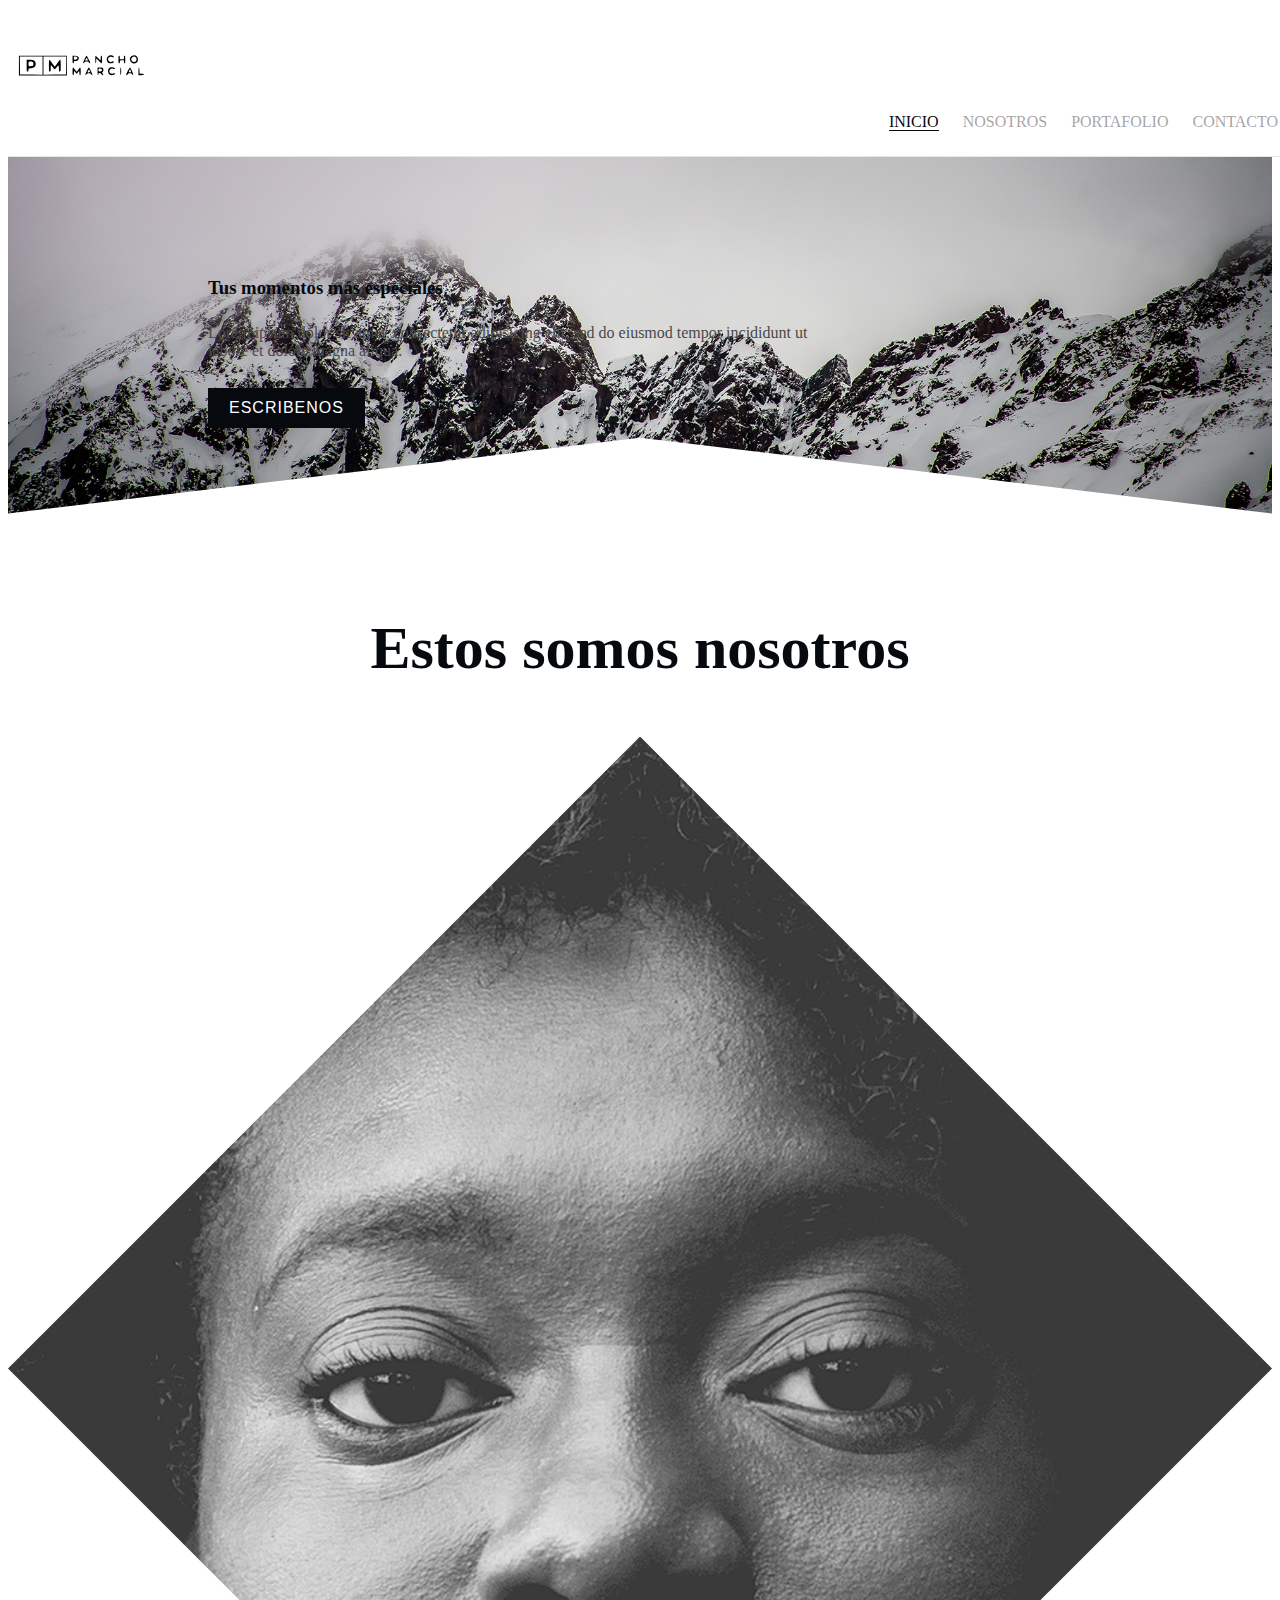
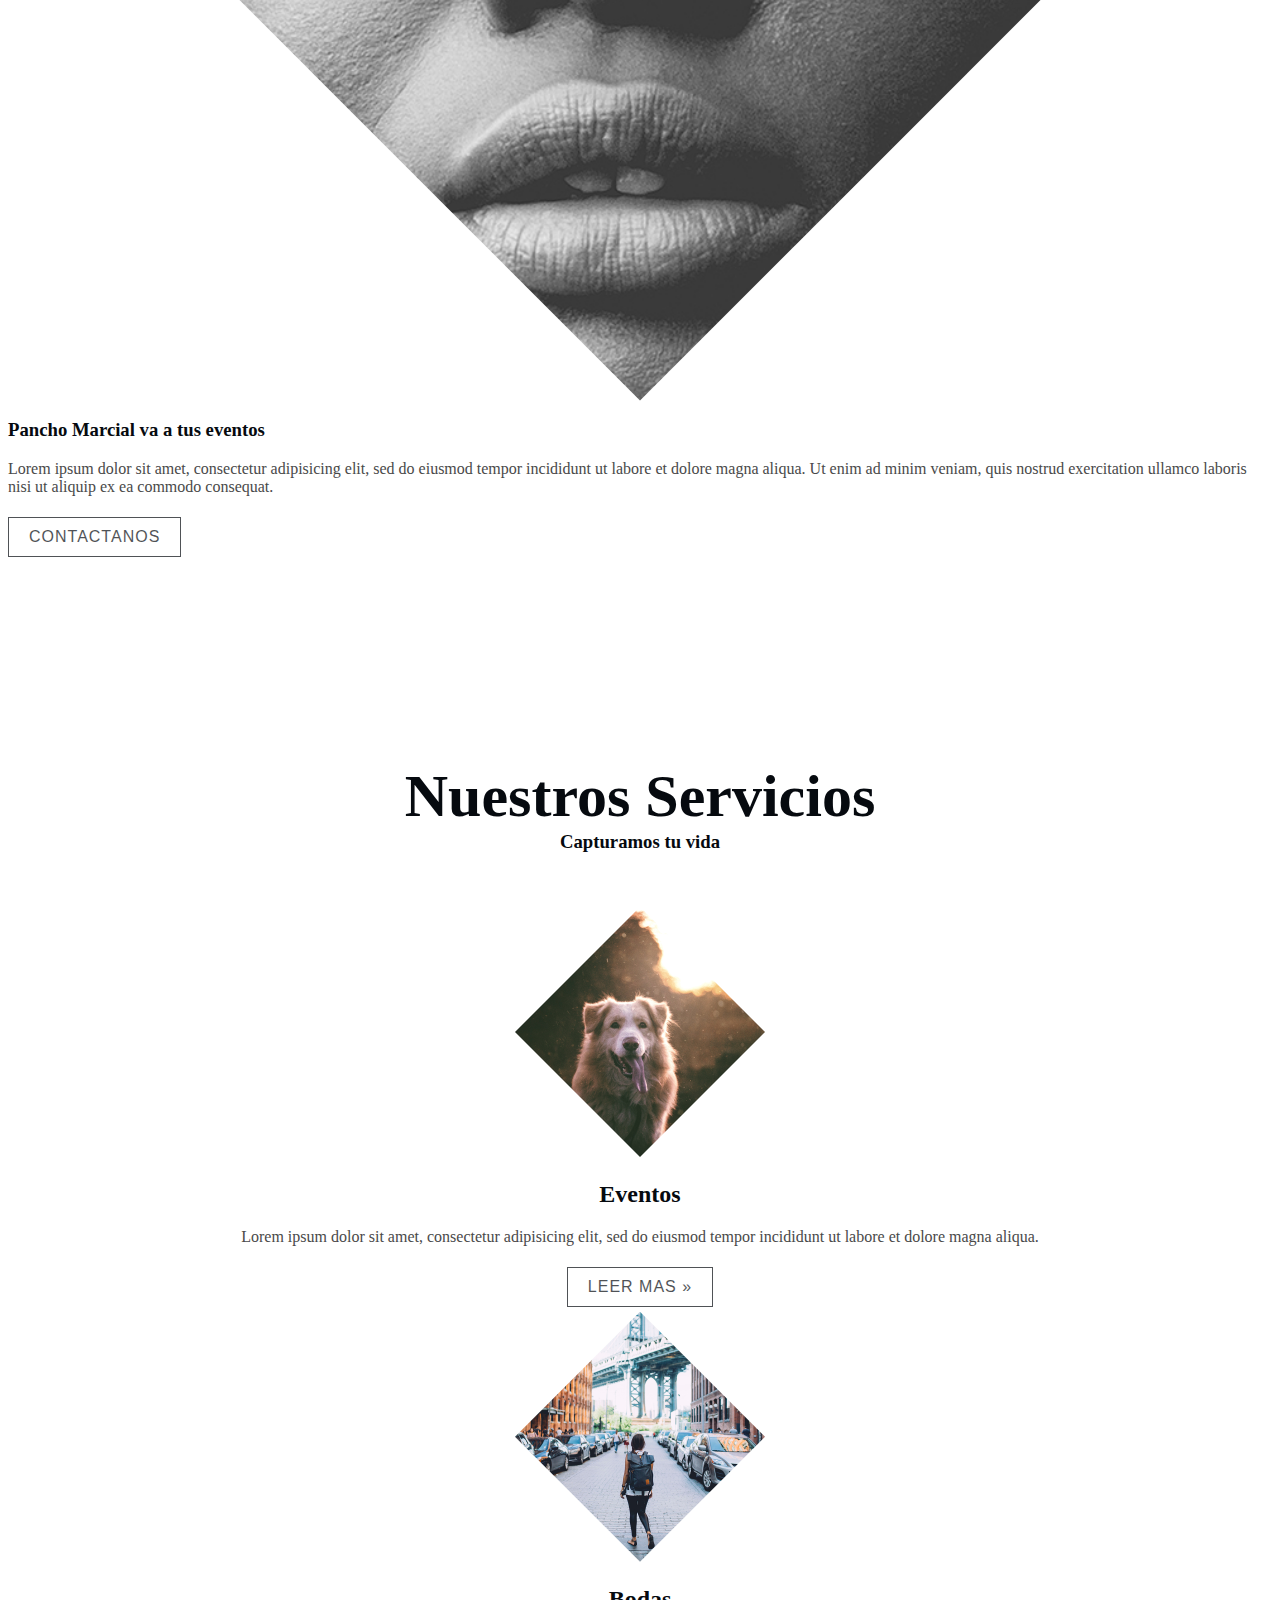
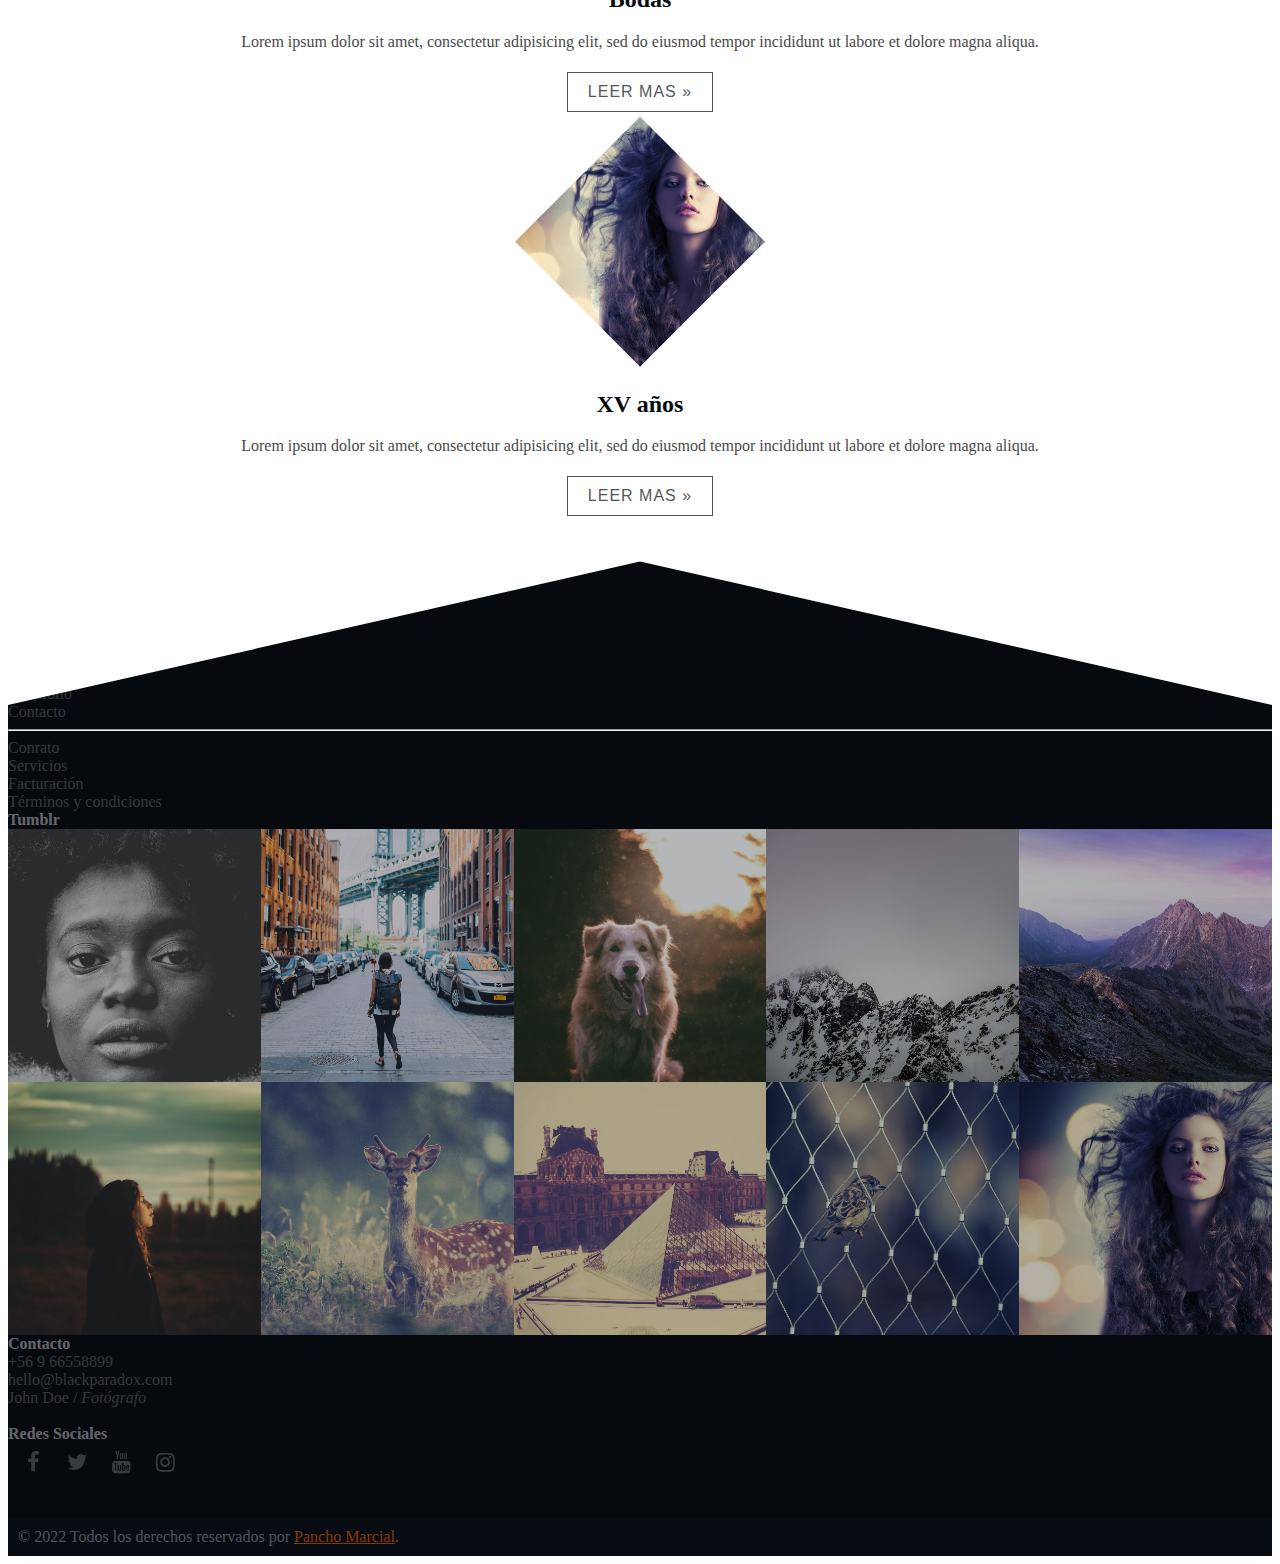
==== commit 8cb6550d: "Avance 3" ====
--- a/index.html
+++ b/index.html
@@ -53,7 +53,7 @@
 				<!-- Link de navegacion -->
 				<div class="col-xl-10">
 					<ul>
-						<li><a href="index.html">Inicio</a></li>
+						<li class="link-active"><a href="index.html">Inicio</a></li>
 						<li><a href="index.html#nosotros">Nosotros</a></li>
 						<li><a href="portafolio.html">Portafolio</a></li>
 						<li><a href="contacto.html">Contacto</a></li>
@@ -232,32 +232,6 @@
 	<script src="js/slippry.min.js"></script>
 
 	<!-- Activacion y Scripts -->
-	<script>
-		$(document).ready(function(){
-			/** Activando Slippry **/
-			$('#slippry').slippry({
-				captions: false,
-				pager: false
-			});
-
-			/** Detectar el ancho del diamante, y poner el mismo valor de HEIGHT **/
-			var dn_width = $('.diamante').width();
-			$(".diamante").css({
-				height: dn_width
-			});
-
-			/** Agregamos la clase al hacer scroll a la barra de navegacion, despues de llegar al contenedor de nosotros **/
-			var slider = $("#slider").height();
-			$(window).scroll(function() {
-				var scroll = $(window).scrollTop();
-				if (scroll >= $("#nosotros").offset().top -200) {
-					$("#nav").addClass('nav-overlay');
-				}else{
-					$("#nav").removeClass('nav-overlay');
-				}
-			});
-			$(window).scroll();
-		});
-	</script>
+	<script src="js/script.js"></script>
 </body>
 </html>